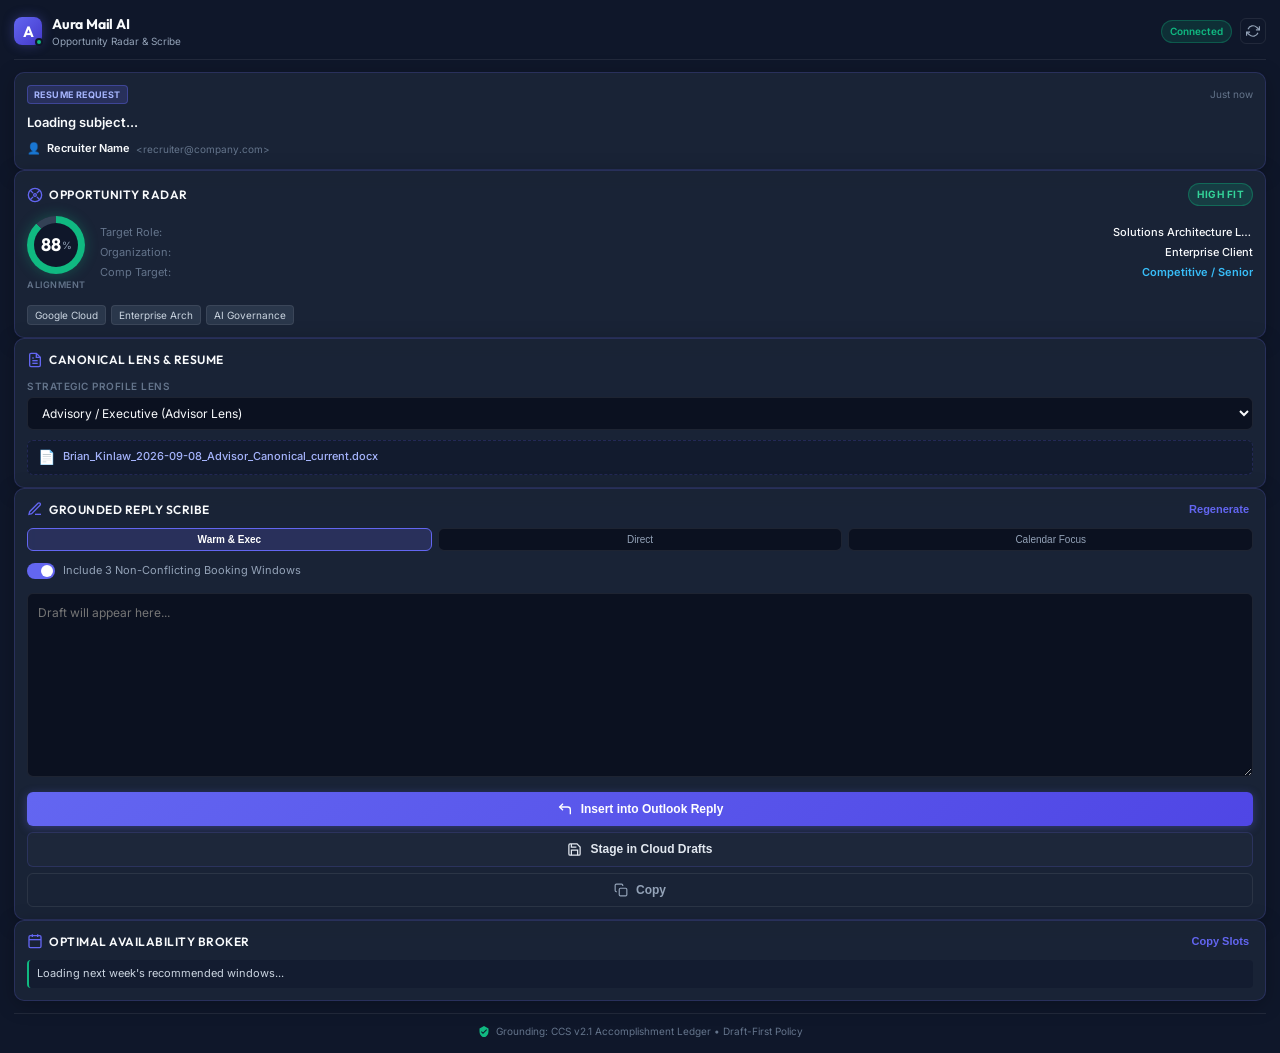
==== frontend/add-in/taskpane.html @ e2d43179 "feat: implement native Microsoft Outlook Web Add-in (Office.js) with Opportunity Radar & Grounded Sc" ====
<!DOCTYPE html>
<html lang="en">
<head>
    <meta charset="UTF-8">
    <meta name="viewport" content="width=device-width, initial-scale=1.0">
    <title>Aura Mail AI — Opportunity Radar & Scribe</title>
    <!-- Office.js library -->
    <script src="https://appsforoffice.microsoft.com/lib/1/hosted/office.js"></script>
    <!-- Google Fonts -->
    <link rel="preconnect" href="https://fonts.googleapis.com">
    <link rel="preconnect" href="https://fonts.gstatic.com" crossorigin>
    <link href="https://fonts.googleapis.com/css2?family=Inter:wght@300;400;500;600;700&family=Outfit:wght@500;600;700&display=swap" rel="stylesheet">
    <link rel="stylesheet" href="taskpane.css">
</head>
<body class="aura-taskpane">
    <div class="taskpane-container">
        <!-- Header -->
        <header class="aura-header">
            <div class="brand-group">
                <div class="brand-logo-wrapper">
                    <div class="brand-logo">A</div>
                    <div class="pulse-indicator"></div>
                </div>
                <div class="brand-text">
                    <h1>Aura Mail AI</h1>
                    <span class="brand-sub">Opportunity Radar &amp; Scribe</span>
                </div>
            </div>
            <div class="header-actions">
                <span class="status-pill live" id="connectionStatus">Connected</span>
                <button id="btnRescan" class="btn-icon" title="Rescan Email">
                    <svg width="14" height="14" viewBox="0 0 24 24" fill="none" stroke="currentColor" stroke-width="2">
                        <path d="M23 4v6h-6M1 20v-6h6"/>
                        <path d="M3.51 9a9 9 0 0 1 14.85-3.36L23 10M1 14l4.64 4.36A9 9 0 0 0 20.49 15"/>
                    </svg>
                </button>
            </div>
        </header>

        <!-- Loading State -->
        <div id="loadingView" class="loading-state hidden">
            <div class="spinner"></div>
            <p id="loadingMessage">Analyzing opportunity radar signals...</p>
        </div>

        <!-- Main Content -->
        <main id="mainView" class="taskpane-content">
            <!-- Active Email Context Card -->
            <section class="card context-card" id="contextSection">
                <div class="context-meta">
                    <span class="badge" id="categoryBadge">RESUME REQUEST</span>
                    <span class="timestamp" id="emailTime">Just now</span>
                </div>
                <h2 class="email-subject" id="emailSubject">Loading subject...</h2>
                <div class="sender-info">
                    <span class="sender-icon">👤</span>
                    <span class="sender-name" id="senderName">Recruiter Name</span>
                    <span class="sender-email" id="senderEmail">&lt;recruiter@company.com&gt;</span>
                </div>
            </section>

            <!-- Opportunity Radar Score Card -->
            <section class="card radar-card" id="radarSection">
                <div class="card-header">
                    <div class="section-title">
                        <svg width="16" height="16" viewBox="0 0 24 24" fill="none" stroke="currentColor" stroke-width="2">
                            <circle cx="12" cy="12" r="10"/>
                            <path d="m4.93 4.93 4.24 4.24M14.83 9.17l4.24-4.24M14.83 14.83l4.24 4.24M9.17 14.83l-4.24 4.24"/>
                            <circle cx="12" cy="12" r="2"/>
                        </svg>
                        <span>Opportunity Radar</span>
                    </div>
                    <span class="fit-tier-badge high" id="fitTierBadge">HIGH FIT</span>
                </div>

                <div class="radar-metrics">
                    <div class="score-circle-container">
                        <div class="score-circle" id="scoreCircle">
                            <span class="score-val" id="fitScoreVal">88</span>
                            <span class="score-pct">%</span>
                        </div>
                        <span class="score-label">Alignment</span>
                    </div>
                    <div class="radar-details">
                        <div class="detail-row">
                            <span class="label">Target Role:</span>
                            <strong class="value" id="detectedRole">Solutions Architecture Lead</strong>
                        </div>
                        <div class="detail-row">
                            <span class="label">Organization:</span>
                            <strong class="value" id="detectedCompany">Enterprise Client</strong>
                        </div>
                        <div class="detail-row" id="salaryRow">
                            <span class="label">Comp Target:</span>
                            <strong class="value highlight" id="detectedSalary">Competitive / Senior</strong>
                        </div>
                    </div>
                </div>

                <!-- Matched Alignment Signals -->
                <div class="signal-tags" id="signalTagsContainer">
                    <span class="tag">Google Cloud</span>
                    <span class="tag">Enterprise Arch</span>
                    <span class="tag">AI Governance</span>
                </div>
            </section>

            <!-- Canonical Resume Lens Selection -->
            <section class="card lens-card">
                <div class="card-header">
                    <div class="section-title">
                        <svg width="16" height="16" viewBox="0 0 24 24" fill="none" stroke="currentColor" stroke-width="2">
                            <path d="M14 2H6a2 2 0 0 0-2 2v16a2 2 0 0 0 2 2h12a2 2 0 0 0 2-2V8z"/>
                            <polyline points="14 2 14 8 20 8"/>
                            <line x1="16" y1="13" x2="8" y2="13"/>
                            <line x1="16" y1="17" x2="8" y2="17"/>
                            <polyline points="10 9 9 9 8 9"/>
                        </svg>
                        <span>Canonical Lens &amp; Resume</span>
                    </div>
                </div>
                <div class="lens-selector-group">
                    <label for="lensSelect" class="input-label">Strategic Profile Lens</label>
                    <select id="lensSelect" class="form-select">
                        <option value="Advisor" selected>Advisory / Executive (Advisor Lens)</option>
                        <option value="SME">Technical SME &amp; Cloud Architecture</option>
                        <option value="Leadership">VP / Director of Architecture</option>
                        <option value="Consulting">Enterprise Solutions Practice Lead</option>
                    </select>
                </div>
                <div class="active-resume-badge" id="activeResumeBadge">
                    <span class="file-icon">📄</span>
                    <span class="file-name" id="activeResumeFilename">Brian_Kinlaw_2026-09-08_Advisor_Canonical_current.docx</span>
                </div>
            </section>

            <!-- Response Scribe Card -->
            <section class="card scribe-card">
                <div class="card-header">
                    <div class="section-title">
                        <svg width="16" height="16" viewBox="0 0 24 24" fill="none" stroke="currentColor" stroke-width="2">
                            <path d="M12 20h9"/>
                            <path d="M16.5 3.5a2.121 2.121 0 0 1 3 3L7 19l-4 1 1-4L16.5 3.5z"/>
                        </svg>
                        <span>Grounded Reply Scribe</span>
                    </div>
                    <button id="btnRegenerate" class="btn-text">Regenerate</button>
                </div>

                <div class="scribe-controls">
                    <div class="tone-picker">
                        <button class="btn-tone active" data-tone="Professional & Warm">Warm &amp; Exec</button>
                        <button class="btn-tone" data-tone="Direct & Executive">Direct</button>
                        <button class="btn-tone" data-tone="Availability Focused">Calendar Focus</button>
                    </div>

                    <div class="availability-toggle-row">
                        <label class="toggle-switch">
                            <input type="checkbox" id="chkIncludeAvailability" checked>
                            <span class="toggle-slider"></span>
                        </label>
                        <span class="toggle-label">Include 3 Non-Conflicting Booking Windows</span>
                    </div>
                </div>

                <!-- Draft Text Box -->
                <div class="draft-container">
                    <textarea id="draftReplyText" class="draft-textarea" rows="9" placeholder="Draft will appear here..."></textarea>
                </div>

                <!-- 1-Click Action Buttons -->
                <div class="action-buttons-grid">
                    <button id="btnInsertReply" class="btn-primary" title="Insert directly into active Outlook reply window">
                        <svg width="16" height="16" viewBox="0 0 24 24" fill="none" stroke="currentColor" stroke-width="2">
                            <polyline points="9 14 4 9 9 4"/>
                            <path d="M20 20v-7a4 4 0 0 0-4-4H4"/>
                        </svg>
                        <span>Insert into Outlook Reply</span>
                    </button>
                    <button id="btnStageDraft" class="btn-secondary" title="Save draft in your Cloud Mailbox with resume attached">
                        <svg width="15" height="15" viewBox="0 0 24 24" fill="none" stroke="currentColor" stroke-width="2">
                            <path d="M19 21H5a2 2 0 0 1-2-2V5a2 2 0 0 1 2-2h11l5 5v11a2 2 0 0 1-2 2z"/>
                            <polyline points="17 21 17 13 7 13 7 21"/>
                            <polyline points="7 3 7 8 15 8"/>
                        </svg>
                        <span>Stage in Cloud Drafts</span>
                    </button>
                    <button id="btnCopyClipboard" class="btn-tertiary" title="Copy reply to clipboard">
                        <svg width="14" height="14" viewBox="0 0 24 24" fill="none" stroke="currentColor" stroke-width="2">
                            <rect x="9" y="9" width="13" height="13" rx="2" ry="2"/>
                            <path d="M5 15H4a2 2 0 0 1-2-2V4a2 2 0 0 1 2-2h9a2 2 0 0 1 2 2v1"/>
                        </svg>
                        <span>Copy</span>
                    </button>
                </div>
            </section>

            <!-- Calendar Availability Quick Peek -->
            <section class="card calendar-card">
                <div class="card-header">
                    <div class="section-title">
                        <svg width="16" height="16" viewBox="0 0 24 24" fill="none" stroke="currentColor" stroke-width="2">
                            <rect x="3" y="4" width="18" height="18" rx="2" ry="2"/>
                            <line x1="16" y1="2" x2="16" y2="6"/>
                            <line x1="8" y1="2" x2="8" y2="6"/>
                            <line x1="3" y1="10" x2="21" y2="10"/>
                        </svg>
                        <span>Optimal Availability Broker</span>
                    </div>
                    <button id="btnCopySlots" class="btn-text">Copy Slots</button>
                </div>
                <ul class="slots-list" id="slotsList">
                    <li class="slot-item">Loading next week's recommended windows...</li>
                </ul>
            </section>
        </main>

        <!-- Toast Notification -->
        <div id="toast" class="toast hidden">
            <span id="toastMessage">Success!</span>
        </div>

        <!-- Grounding Footer -->
        <footer class="aura-footer">
            <div class="footer-guarantee">
                <svg width="12" height="12" viewBox="0 0 24 24" fill="currentColor">
                    <path d="M12 2L3 7v6c0 5.55 3.84 10.74 9 12 5.16-1.26 9-6.45 9-12V7l-9-5zm-2 16l-4-4 1.41-1.41L10 15.17l6.59-6.59L18 10l-8 8z"/>
                </svg>
                <span>Grounding: CCS v2.1 Accomplishment Ledger &bull; Draft-First Policy</span>
            </div>
        </footer>
    </div>

    <script src="taskpane.js"></script>
</body>
</html>
---- frontend/add-in/taskpane.css ----
/* Aura Mail AI - Outlook Taskpane Stylesheet */
:root {
    --bg-primary: #0f172a;
    --bg-card: rgba(30, 41, 59, 0.75);
    --bg-card-hover: rgba(51, 65, 85, 0.85);
    --bg-input: #0b1120;
    --border-color: rgba(99, 102, 241, 0.2);
    --border-subtle: rgba(255, 255, 255, 0.08);
    --accent-indigo: #6366f1;
    --accent-indigo-hover: #4f46e5;
    --accent-glow: rgba(99, 102, 241, 0.35);
    --accent-emerald: #10b981;
    --accent-amber: #f59e0b;
    --text-main: #f8fafc;
    --text-muted: #94a3b8;
    --text-subtle: #64748b;
    --radius-sm: 6px;
    --radius-md: 10px;
    --radius-lg: 14px;
    --font-sans: 'Inter', -apple-system, BlinkMacSystemFont, sans-serif;
    --font-heading: 'Outfit', 'Inter', sans-serif;
}

* {
    box-sizing: border-box;
    margin: 0;
    padding: 0;
}

body.aura-taskpane {
    background-color: var(--bg-primary);
    color: var(--text-main);
    font-family: var(--font-sans);
    font-size: 13px;
    line-height: 1.45;
    width: 100%;
    min-height: 100vh;
    overflow-x: hidden;
    overflow-y: auto;
    -webkit-font-smoothing: antialiased;
}

.taskpane-container {
    display: flex;
    flex-direction: column;
    min-height: 100vh;
    padding: 14px;
    gap: 12px;
}

/* Header */
.aura-header {
    display: flex;
    align-items: center;
    justify-content: space-between;
    padding-bottom: 10px;
    border-bottom: 1px solid var(--border-subtle);
}

.brand-group {
    display: flex;
    align-items: center;
    gap: 10px;
}

.brand-logo-wrapper {
    position: relative;
    width: 28px;
    height: 28px;
}

.brand-logo {
    width: 28px;
    height: 28px;
    background: linear-gradient(135deg, #6366f1 0%, #4338ca 100%);
    border-radius: 8px;
    display: flex;
    align-items: center;
    justify-content: center;
    font-family: var(--font-heading);
    font-weight: 700;
    font-size: 15px;
    color: #fff;
    box-shadow: 0 0 12px var(--accent-glow);
}

.pulse-indicator {
    position: absolute;
    bottom: -1px;
    right: -1px;
    width: 8px;
    height: 8px;
    background-color: var(--accent-emerald);
    border-radius: 50%;
    border: 2px solid var(--bg-primary);
    animation: pulse 2s infinite;
}

@keyframes pulse {
    0%, 100% { transform: scale(1); opacity: 1; }
    50% { transform: scale(1.2); opacity: 0.8; }
}

.brand-text h1 {
    font-family: var(--font-heading);
    font-size: 14px;
    font-weight: 700;
    color: var(--text-main);
    letter-spacing: -0.2px;
}

.brand-sub {
    font-size: 10px;
    color: var(--text-muted);
    display: block;
}

.header-actions {
    display: flex;
    align-items: center;
    gap: 8px;
}

.status-pill {
    font-size: 10px;
    font-weight: 600;
    padding: 3px 8px;
    border-radius: 20px;
    background: rgba(16, 185, 129, 0.15);
    color: var(--accent-emerald);
    border: 1px solid rgba(16, 185, 129, 0.3);
}

.btn-icon {
    background: transparent;
    border: 1px solid var(--border-subtle);
    color: var(--text-muted);
    border-radius: var(--radius-sm);
    width: 26px;
    height: 26px;
    display: flex;
    align-items: center;
    justify-content: center;
    cursor: pointer;
    transition: all 0.2s ease;
}

.btn-icon:hover {
    background: var(--bg-card-hover);
    color: var(--text-main);
    border-color: var(--border-color);
}

/* Card General */
.card {
    background: var(--bg-card);
    backdrop-filter: blur(12px);
    -webkit-backdrop-filter: blur(12px);
    border: 1px solid var(--border-color);
    border-radius: var(--radius-md);
    padding: 12px;
    display: flex;
    flex-direction: column;
    gap: 10px;
    box-shadow: 0 4px 20px rgba(0, 0, 0, 0.25);
}

.card-header {
    display: flex;
    align-items: center;
    justify-content: space-between;
}

.section-title {
    display: flex;
    align-items: center;
    gap: 6px;
    font-family: var(--font-heading);
    font-size: 12px;
    font-weight: 600;
    color: var(--text-main);
    text-transform: uppercase;
    letter-spacing: 0.5px;
}

.section-title svg {
    color: var(--accent-indigo);
}

/* Context Card */
.context-meta {
    display: flex;
    align-items: center;
    justify-content: space-between;
}

.badge {
    font-size: 9px;
    font-weight: 700;
    padding: 2px 6px;
    border-radius: 4px;
    background: rgba(99, 102, 241, 0.2);
    color: #a5b4fc;
    border: 1px solid rgba(99, 102, 241, 0.4);
    letter-spacing: 0.4px;
}

.timestamp {
    font-size: 10px;
    color: var(--text-subtle);
}

.email-subject {
    font-size: 13px;
    font-weight: 600;
    color: var(--text-main);
    line-height: 1.35;
    word-break: break-word;
}

.sender-info {
    display: flex;
    align-items: center;
    gap: 6px;
    font-size: 11px;
    color: var(--text-muted);
    overflow: hidden;
    white-space: nowrap;
    text-overflow: ellipsis;
}

.sender-name {
    font-weight: 600;
    color: var(--text-main);
}

.sender-email {
    color: var(--text-subtle);
    font-size: 10px;
}

/* Opportunity Radar Card */
.radar-metrics {
    display: flex;
    align-items: center;
    gap: 14px;
}

.score-circle-container {
    display: flex;
    flex-direction: column;
    align-items: center;
    gap: 4px;
}

.score-circle {
    width: 58px;
    height: 58px;
    border-radius: 50%;
    background: conic-gradient(#10b981 0% 88%, #334155 88% 100%);
    display: flex;
    align-items: center;
    justify-content: center;
    position: relative;
    box-shadow: 0 0 14px rgba(16, 185, 129, 0.3);
}

.score-circle::before {
    content: '';
    position: absolute;
    width: 44px;
    height: 44px;
    border-radius: 50%;
    background: #0f172a;
}

.score-val {
    position: relative;
    font-family: var(--font-heading);
    font-size: 18px;
    font-weight: 700;
    color: #fff;
}

.score-pct {
    position: relative;
    font-size: 10px;
    color: var(--text-muted);
    margin-left: 1px;
}

.score-label {
    font-size: 9px;
    text-transform: uppercase;
    color: var(--text-subtle);
    letter-spacing: 0.5px;
    font-weight: 600;
}

.fit-tier-badge {
    font-size: 10px;
    font-weight: 700;
    padding: 3px 8px;
    border-radius: 20px;
    letter-spacing: 0.5px;
}

.fit-tier-badge.high {
    background: rgba(16, 185, 129, 0.18);
    color: #34d399;
    border: 1px solid rgba(16, 185, 129, 0.35);
}

.fit-tier-badge.medium {
    background: rgba(245, 158, 11, 0.18);
    color: #fbbf24;
    border: 1px solid rgba(245, 158, 11, 0.35);
}

.fit-tier-badge.low {
    background: rgba(239, 68, 68, 0.18);
    color: #f87171;
    border: 1px solid rgba(239, 68, 68, 0.35);
}

.radar-details {
    display: flex;
    flex-direction: column;
    gap: 4px;
    flex: 1;
}

.detail-row {
    display: flex;
    align-items: baseline;
    justify-content: space-between;
    font-size: 11px;
}

.detail-row .label {
    color: var(--text-subtle);
}

.detail-row .value {
    color: var(--text-main);
    font-weight: 500;
    text-align: right;
    max-width: 140px;
    overflow: hidden;
    text-overflow: ellipsis;
    white-space: nowrap;
}

.detail-row .highlight {
    color: #38bdf8;
    font-weight: 600;
}

.signal-tags {
    display: flex;
    flex-wrap: wrap;
    gap: 5px;
    margin-top: 4px;
}

.signal-tags .tag {
    font-size: 10px;
    padding: 2px 7px;
    border-radius: 4px;
    background: rgba(51, 65, 85, 0.7);
    color: #cbd5e1;
    border: 1px solid var(--border-subtle);
}

/* Lens Card */
.lens-selector-group {
    display: flex;
    flex-direction: column;
    gap: 4px;
}

.input-label {
    font-size: 10px;
    color: var(--text-subtle);
    text-transform: uppercase;
    letter-spacing: 0.5px;
    font-weight: 600;
}

.form-select {
    width: 100%;
    background: var(--bg-input);
    border: 1px solid var(--border-subtle);
    border-radius: var(--radius-sm);
    color: var(--text-main);
    padding: 7px 10px;
    font-size: 12px;
    font-family: var(--font-sans);
    outline: none;
    cursor: pointer;
    transition: border-color 0.2s;
}

.form-select:focus {
    border-color: var(--accent-indigo);
}

.active-resume-badge {
    display: flex;
    align-items: center;
    gap: 8px;
    background: rgba(15, 23, 42, 0.6);
    border: 1px dashed var(--border-color);
    padding: 6px 10px;
    border-radius: var(--radius-sm);
}

.file-icon {
    font-size: 14px;
}

.file-name {
    font-size: 11px;
    color: #a5b4fc;
    font-weight: 500;
    overflow: hidden;
    text-overflow: ellipsis;
    white-space: nowrap;
}

/* Scribe Card */
.btn-text {
    background: none;
    border: none;
    color: var(--accent-indigo);
    font-size: 11px;
    font-weight: 600;
    cursor: pointer;
    padding: 2px 4px;
}

.btn-text:hover {
    color: #a5b4fc;
    text-decoration: underline;
}

.scribe-controls {
    display: flex;
    flex-direction: column;
    gap: 8px;
}

.tone-picker {
    display: flex;
    gap: 6px;
}

.btn-tone {
    flex: 1;
    background: var(--bg-input);
    border: 1px solid var(--border-subtle);
    color: var(--text-muted);
    padding: 5px 6px;
    border-radius: var(--radius-sm);
    font-size: 10px;
    font-weight: 500;
    cursor: pointer;
    transition: all 0.2s;
    text-align: center;
}

.btn-tone.active {
    background: rgba(99, 102, 241, 0.2);
    color: #fff;
    border-color: var(--accent-indigo);
    font-weight: 600;
}

.availability-toggle-row {
    display: flex;
    align-items: center;
    gap: 8px;
    padding: 4px 0;
}

.toggle-switch {
    position: relative;
    display: inline-block;
    width: 28px;
    height: 16px;
}

.toggle-switch input {
    opacity: 0;
    width: 0;
    height: 0;
}

.toggle-slider {
    position: absolute;
    cursor: pointer;
    top: 0;
    left: 0;
    right: 0;
    bottom: 0;
    background-color: #334155;
    transition: .3s;
    border-radius: 16px;
}

.toggle-slider:before {
    position: absolute;
    content: "";
    height: 12px;
    width: 12px;
    left: 2px;
    bottom: 2px;
    background-color: white;
    transition: .3s;
    border-radius: 50%;
}

input:checked + .toggle-slider {
    background-color: var(--accent-indigo);
}

input:checked + .toggle-slider:before {
    transform: translateX(12px);
}

.toggle-label {
    font-size: 11px;
    color: var(--text-muted);
}

.draft-textarea {
    width: 100%;
    background: var(--bg-input);
    border: 1px solid var(--border-subtle);
    border-radius: var(--radius-sm);
    color: #f1f5f9;
    font-family: var(--font-sans);
    font-size: 12px;
    line-height: 1.5;
    padding: 10px;
    resize: vertical;
    outline: none;
    transition: border-color 0.2s;
}

.draft-textarea:focus {
    border-color: var(--accent-indigo);
}

/* Action Buttons */
.action-buttons-grid {
    display: grid;
    grid-template-columns: 1fr;
    gap: 6px;
}

.btn-primary, .btn-secondary, .btn-tertiary {
    display: flex;
    align-items: center;
    justify-content: center;
    gap: 8px;
    padding: 9px 12px;
    border-radius: var(--radius-sm);
    font-size: 12px;
    font-weight: 600;
    cursor: pointer;
    transition: all 0.2s ease;
    border: none;
    outline: none;
}

.btn-primary {
    background: linear-gradient(135deg, #6366f1 0%, #4f46e5 100%);
    color: #ffffff;
    box-shadow: 0 2px 10px var(--accent-glow);
}

.btn-primary:hover {
    background: linear-gradient(135deg, #4f46e5 0%, #4338ca 100%);
    transform: translateY(-1px);
    box-shadow: 0 4px 14px var(--accent-glow);
}

.btn-secondary {
    background: rgba(30, 41, 59, 0.9);
    border: 1px solid var(--border-color);
    color: #e2e8f0;
}

.btn-secondary:hover {
    background: rgba(51, 65, 85, 0.9);
    color: #ffffff;
}

.btn-tertiary {
    background: transparent;
    border: 1px solid var(--border-subtle);
    color: var(--text-muted);
}

.btn-tertiary:hover {
    background: rgba(255, 255, 255, 0.05);
    color: var(--text-main);
}

/* Calendar Card */
.slots-list {
    list-style: none;
    display: flex;
    flex-direction: column;
    gap: 5px;
}

.slot-item {
    font-size: 11px;
    color: #cbd5e1;
    background: rgba(15, 23, 42, 0.5);
    padding: 6px 8px;
    border-radius: 4px;
    border-left: 2px solid var(--accent-emerald);
}

/* Toast */
.toast {
    position: fixed;
    bottom: 20px;
    left: 50%;
    transform: translateX(-50%);
    background: #1e293b;
    border: 1px solid var(--accent-emerald);
    color: #fff;
    padding: 8px 16px;
    border-radius: 20px;
    font-size: 11px;
    font-weight: 600;
    box-shadow: 0 4px 16px rgba(0, 0, 0, 0.5);
    z-index: 100;
    transition: opacity 0.3s;
}

.toast.hidden {
    opacity: 0;
    pointer-events: none;
}

/* Loading */
.loading-state {
    display: flex;
    flex-direction: column;
    align-items: center;
    justify-content: center;
    padding: 40px 10px;
    gap: 12px;
    color: var(--text-muted);
}

.loading-state.hidden {
    display: none;
}

.spinner {
    width: 28px;
    height: 28px;
    border: 3px solid rgba(99, 102, 241, 0.2);
    border-top-color: var(--accent-indigo);
    border-radius: 50%;
    animation: spin 0.8s linear infinite;
}

@keyframes spin {
    to { transform: rotate(360deg); }
}

/* Footer */
.aura-footer {
    margin-top: auto;
    padding-top: 10px;
    border-top: 1px solid var(--border-subtle);
}

.footer-guarantee {
    display: flex;
    align-items: center;
    justify-content: center;
    gap: 6px;
    font-size: 10px;
    color: var(--text-subtle);
}

.footer-guarantee svg {
    color: var(--accent-emerald);
    flex-shrink: 0;
}
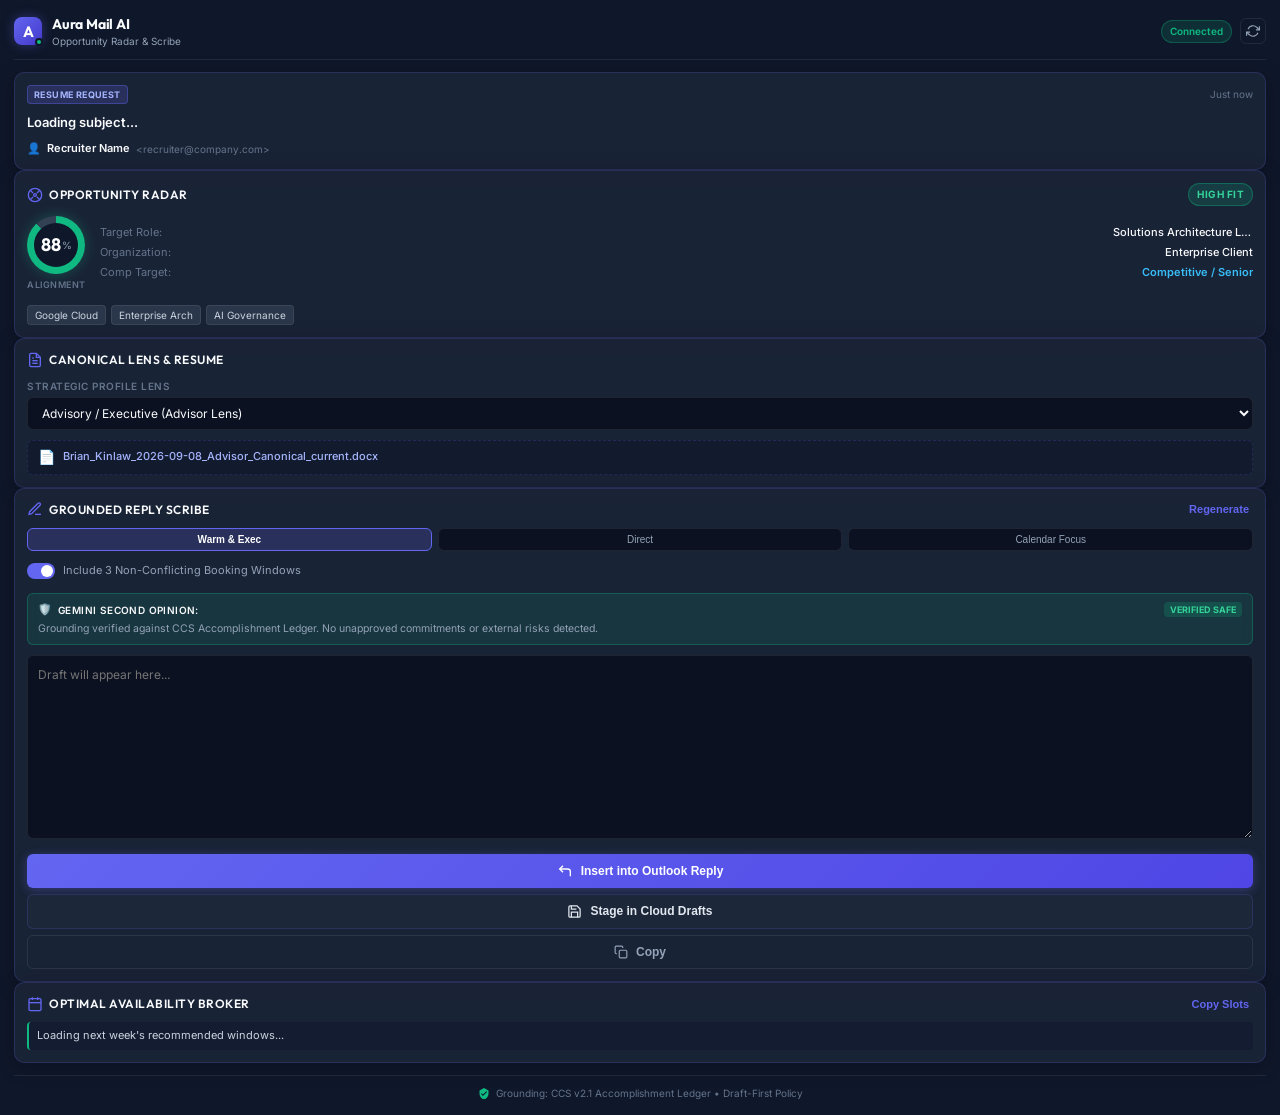
==== commit 6575b38c: "feat: enable Gemini Risk Sentinel second-opinion auditor & update ChatGPT peer review package" ====
--- a/frontend/add-in/taskpane.html
+++ b/frontend/add-in/taskpane.html
@@ -163,6 +163,18 @@
                     </div>
                 </div>
 
+                <!-- Gemini Second Opinion / Risk Sentinel Banner -->
+                <div class="risk-sentinel-banner safe" id="riskSentinelBanner">
+                    <div class="sentinel-header">
+                        <span class="sentinel-icon" id="sentinelIcon">🛡️</span>
+                        <span class="sentinel-title">Gemini Second Opinion:</span>
+                        <span class="sentinel-status-badge safe" id="sentinelStatusBadge">VERIFIED SAFE</span>
+                    </div>
+                    <p class="sentinel-summary" id="sentinelSummary">
+                        Grounding verified against CCS Accomplishment Ledger. No unapproved commitments or external risks detected.
+                    </p>
+                </div>
+
                 <!-- Draft Text Box -->
                 <div class="draft-container">
                     <textarea id="draftReplyText" class="draft-textarea" rows="9" placeholder="Draft will appear here..."></textarea>
--- a/frontend/add-in/taskpane.css
+++ b/frontend/add-in/taskpane.css
@@ -533,6 +533,75 @@
     color: var(--text-muted);
 }
 
+/* Gemini Second Opinion / Risk Sentinel Banner */
+.risk-sentinel-banner {
+    display: flex;
+    flex-direction: column;
+    gap: 4px;
+    padding: 8px 10px;
+    border-radius: var(--radius-sm);
+    font-size: 11px;
+    transition: all 0.3s ease;
+}
+
+.risk-sentinel-banner.safe {
+    background: rgba(16, 185, 129, 0.12);
+    border: 1px solid rgba(16, 185, 129, 0.3);
+}
+
+.risk-sentinel-banner.caution {
+    background: rgba(245, 158, 11, 0.15);
+    border: 1px solid rgba(245, 158, 11, 0.4);
+}
+
+.risk-sentinel-banner.high-risk {
+    background: rgba(239, 68, 68, 0.15);
+    border: 1px solid rgba(239, 68, 68, 0.4);
+}
+
+.sentinel-header {
+    display: flex;
+    align-items: center;
+    gap: 6px;
+}
+
+.sentinel-title {
+    font-weight: 600;
+    color: var(--text-main);
+    font-size: 10px;
+    text-transform: uppercase;
+    letter-spacing: 0.4px;
+}
+
+.sentinel-status-badge {
+    font-size: 9px;
+    font-weight: 700;
+    padding: 1px 6px;
+    border-radius: 4px;
+    margin-left: auto;
+}
+
+.sentinel-status-badge.safe {
+    background: rgba(16, 185, 129, 0.2);
+    color: #34d399;
+}
+
+.sentinel-status-badge.caution {
+    background: rgba(245, 158, 11, 0.25);
+    color: #fbbf24;
+}
+
+.sentinel-status-badge.high-risk {
+    background: rgba(239, 68, 68, 0.25);
+    color: #f87171;
+}
+
+.sentinel-summary {
+    color: var(--text-muted);
+    font-size: 10.5px;
+    line-height: 1.35;
+}
+
 .draft-textarea {
     width: 100%;
     background: var(--bg-input);
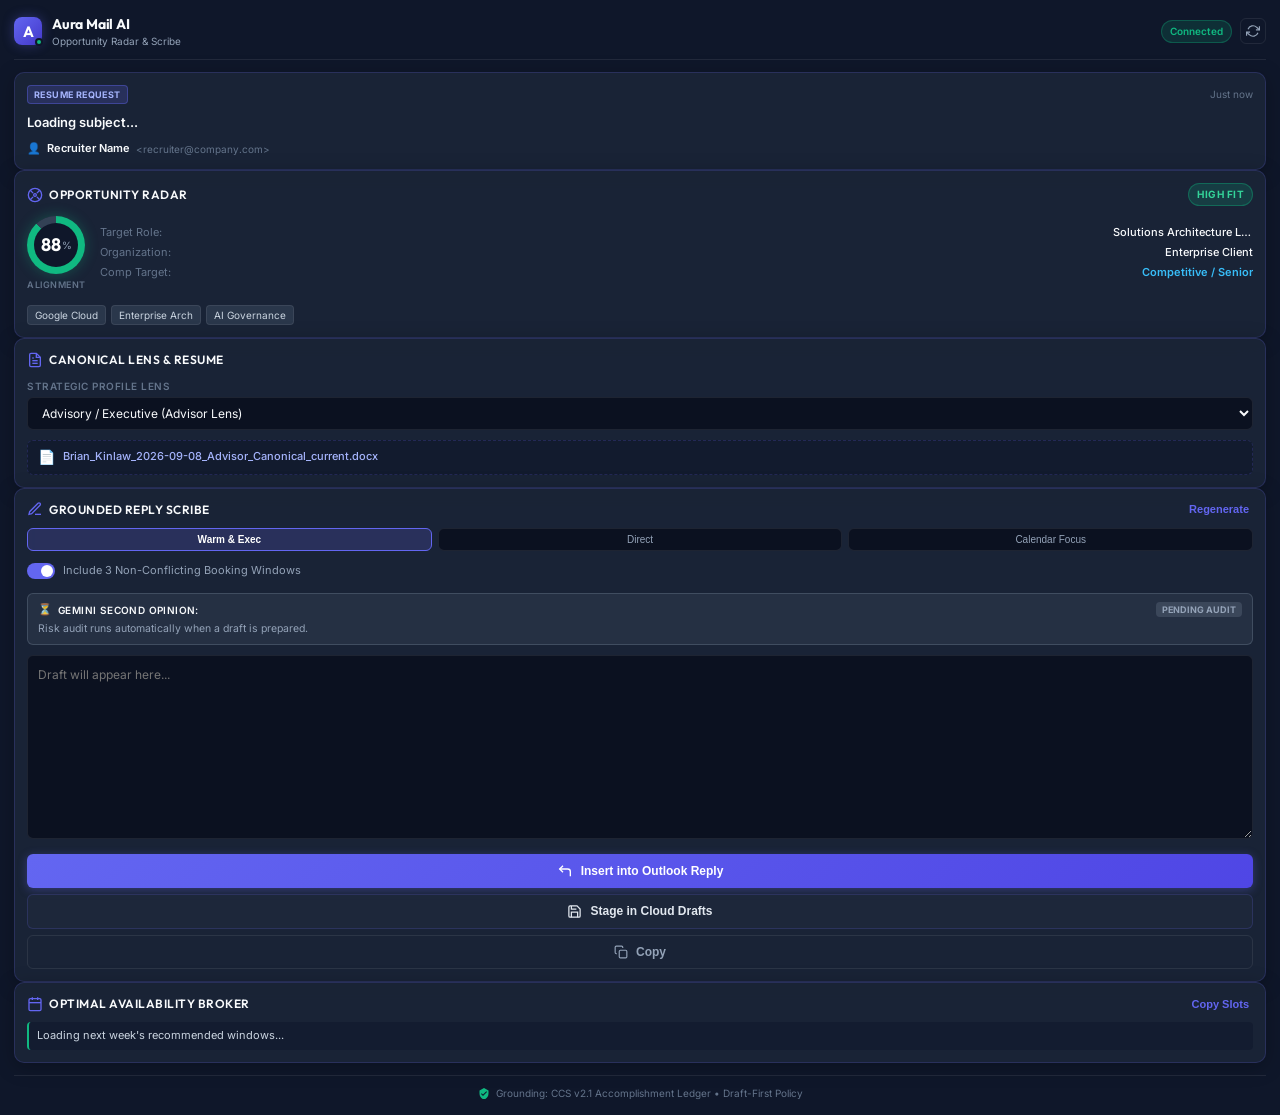
==== commit 96de7c0c: "security: preserve risk evidence and fail safe in audit UI" ====
--- a/frontend/add-in/taskpane.html
+++ b/frontend/add-in/taskpane.html
@@ -164,14 +164,14 @@
                 </div>
 
                 <!-- Gemini Second Opinion / Risk Sentinel Banner -->
-                <div class="risk-sentinel-banner safe" id="riskSentinelBanner">
+                <div class="risk-sentinel-banner pending" id="riskSentinelBanner">
                     <div class="sentinel-header">
-                        <span class="sentinel-icon" id="sentinelIcon">🛡️</span>
+                        <span class="sentinel-icon" id="sentinelIcon">⏳</span>
                         <span class="sentinel-title">Gemini Second Opinion:</span>
-                        <span class="sentinel-status-badge safe" id="sentinelStatusBadge">VERIFIED SAFE</span>
+                        <span class="sentinel-status-badge pending" id="sentinelStatusBadge">PENDING AUDIT</span>
                     </div>
                     <p class="sentinel-summary" id="sentinelSummary">
-                        Grounding verified against CCS Accomplishment Ledger. No unapproved commitments or external risks detected.
+                        Risk audit runs automatically when a draft is prepared.
                     </p>
                 </div>
 
--- a/frontend/add-in/taskpane.css
+++ b/frontend/add-in/taskpane.css
@@ -559,6 +559,16 @@
     border: 1px solid rgba(239, 68, 68, 0.4);
 }
 
+.risk-sentinel-banner.pending {
+    background: rgba(148, 163, 184, 0.1);
+    border: 1px solid rgba(148, 163, 184, 0.25);
+}
+
+.risk-sentinel-banner.unavailable {
+    background: rgba(148, 163, 184, 0.15);
+    border: 1px solid rgba(148, 163, 184, 0.35);
+}
+
 .sentinel-header {
     display: flex;
     align-items: center;
@@ -594,6 +604,16 @@
 .sentinel-status-badge.high-risk {
     background: rgba(239, 68, 68, 0.25);
     color: #f87171;
+}
+
+.sentinel-status-badge.pending {
+    background: rgba(148, 163, 184, 0.2);
+    color: #94a3b8;
+}
+
+.sentinel-status-badge.unavailable {
+    background: rgba(148, 163, 184, 0.25);
+    color: #cbd5e1;
 }
 
 .sentinel-summary {
